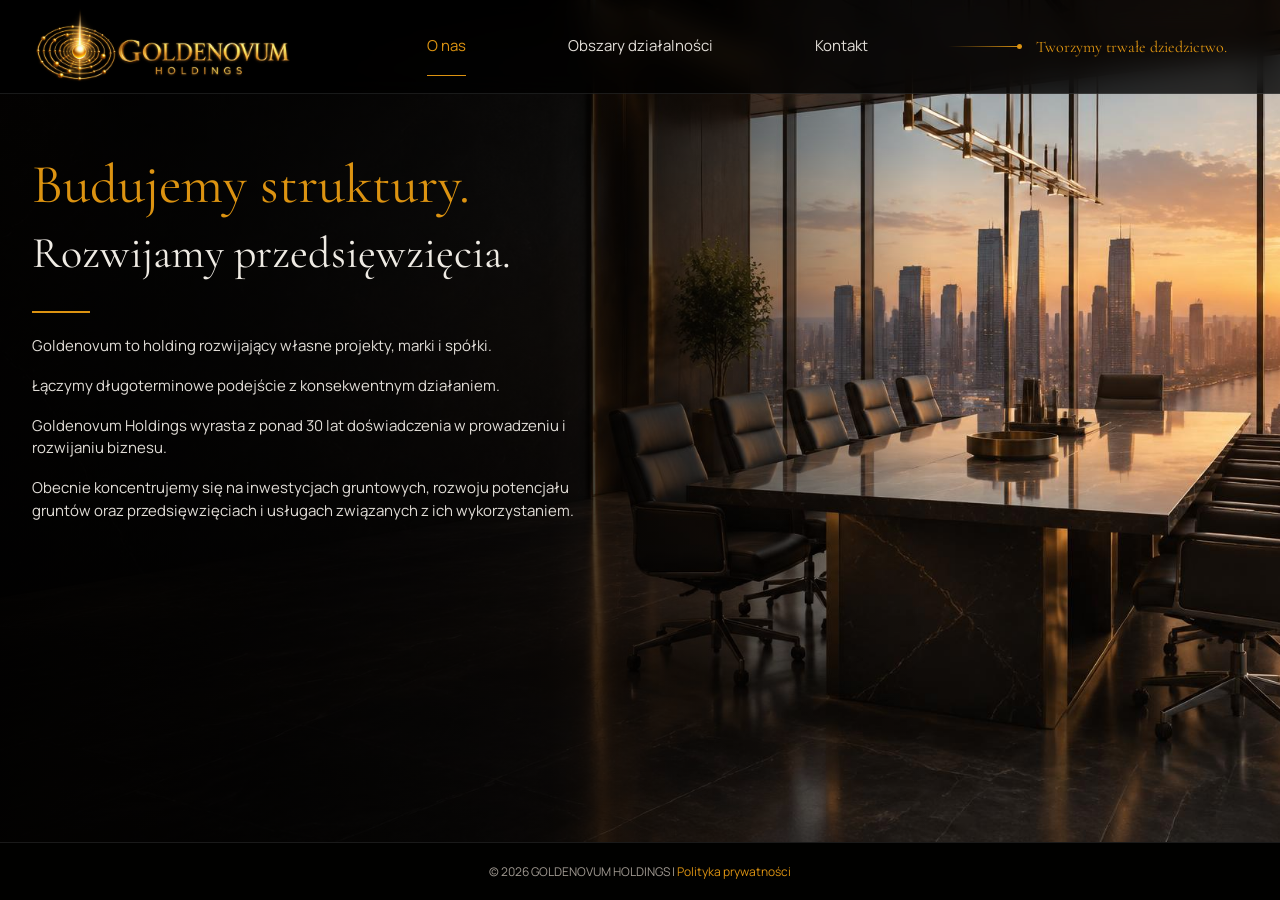
==== index.html @ a9ee2e18 "Odtworzenie strony O nas Goldenovum Holdings Co-Authored-By: Claude Opus 5.5 <noreply@anthropic.com>" ====
<!DOCTYPE html>
<html lang="pl">
<head>
<meta charset="utf-8"/>
<meta name="viewport" content="width=device-width, initial-scale=1"/>
<title>O nas | Goldenovum Holdings</title>
<meta name="description" content="Poznaj Goldenovum Holdings — strukturę rozwijającą własne projekty, marki i spółki."/>
<link rel="preconnect" href="https://fonts.googleapis.com"/>
<link rel="preconnect" href="https://fonts.gstatic.com" crossorigin="anonymous"/>
<link rel="stylesheet" href="https://fonts.googleapis.com/css2?family=Cormorant+Garamond:wght@400;500;600&family=Manrope:wght@300;400;500;600&display=swap"/>
<link rel="stylesheet" href="assets/styles-C1P_q36H.css"/>
<link rel="icon" href="favicon.png" type="image/png"/>
</head>
<body>
<div class="site-shell">
  <header class="site-header">
    <div class="site-header__inner">
      <a aria-label="Goldenovum Holdings — strona główna" href="index.html"><img class="site-logo" src="assets/goldenovum-logo-CQEzT6NS.png" alt="Goldenovum Holdings" width="600" height="185"/></a>
      <nav class="desktop-nav" aria-label="Główna nawigacja">
        <a class="nav-link nav-link--active active" href="index.html" aria-current="page">O nas</a>
        <a class="nav-link" href="#">Obszary działalności</a>
        <a class="nav-link" href="#">Kontakt</a>
      </nav>
      <p class="heritage-line"><span aria-hidden="true"></span>Tworzymy trwałe dziedzictwo.</p>
      <button class="inline-flex items-center justify-center gap-2 whitespace-nowrap rounded-md text-sm font-medium cursor-pointer transition-colors h-9 w-9 menu-toggle" type="button" aria-label="Otwórz menu" aria-expanded="false">
        <svg xmlns="http://www.w3.org/2000/svg" width="24" height="24" viewBox="0 0 24 24" fill="none" stroke="currentColor" stroke-width="2" stroke-linecap="round" stroke-linejoin="round" aria-hidden="true"><path d="M4 5h16"></path><path d="M4 12h16"></path><path d="M4 19h16"></path></svg>
      </button>
    </div>
    <nav class="mobile-nav" aria-label="Menu mobilne" hidden>
      <a class="nav-link nav-link--active active" href="index.html" aria-current="page">O nas</a>
      <a class="nav-link" href="#">Obszary działalności</a>
      <a class="nav-link" href="#">Kontakt</a>
    </nav>
  </header>
  <main class="hero-page about-page">
    <img class="page-background" src="assets/about-boardroom-CDk9-BOA.jpg" alt="Luksusowa sala konferencyjna z widokiem na wieżowce" width="1920" height="1080"/>
    <div class="page-shade page-shade--about"></div>
    <article class="about-content">
      <h1><span class="gold">Budujemy struktury.</span><br/><span class="about-lead">Rozwijamy przedsięwzięcia.</span></h1>
      <div class="gold-rule"></div>
      <div class="about-copy">
        <p>Goldenovum to holding rozwijający własne projekty, marki i spółki.</p>
        <p>Łączymy długoterminowe podejście z konsekwentnym działaniem.</p>
        <p>Goldenovum Holdings wyrasta z ponad 30 lat doświadczenia w prowadzeniu i rozwijaniu biznesu.</p>
        <p>Obecnie koncentrujemy się na inwestycjach gruntowych, rozwoju potencjału gruntów oraz przedsięwzięciach i usługach związanych z ich wykorzystaniem.</p>
      </div>
    </article>
  </main>
  <footer class="site-footer"><p>© 2026 GOLDENOVUM HOLDINGS <span aria-hidden="true">|</span> <a href="#">Polityka prywatności</a></p></footer>
</div>
<script>
  // Przełącznik menu mobilnego (oryginał robi to przez React)
  const toggle = document.querySelector('.menu-toggle');
  const mobileNav = document.querySelector('.mobile-nav');
  toggle.addEventListener('click', () => {
    const open = toggle.getAttribute('aria-expanded') === 'true';
    toggle.setAttribute('aria-expanded', String(!open));
    toggle.setAttribute('aria-label', open ? 'Otwórz menu' : 'Zamknij menu');
    mobileNav.hidden = open;
  });
</script>
</body>
</html>
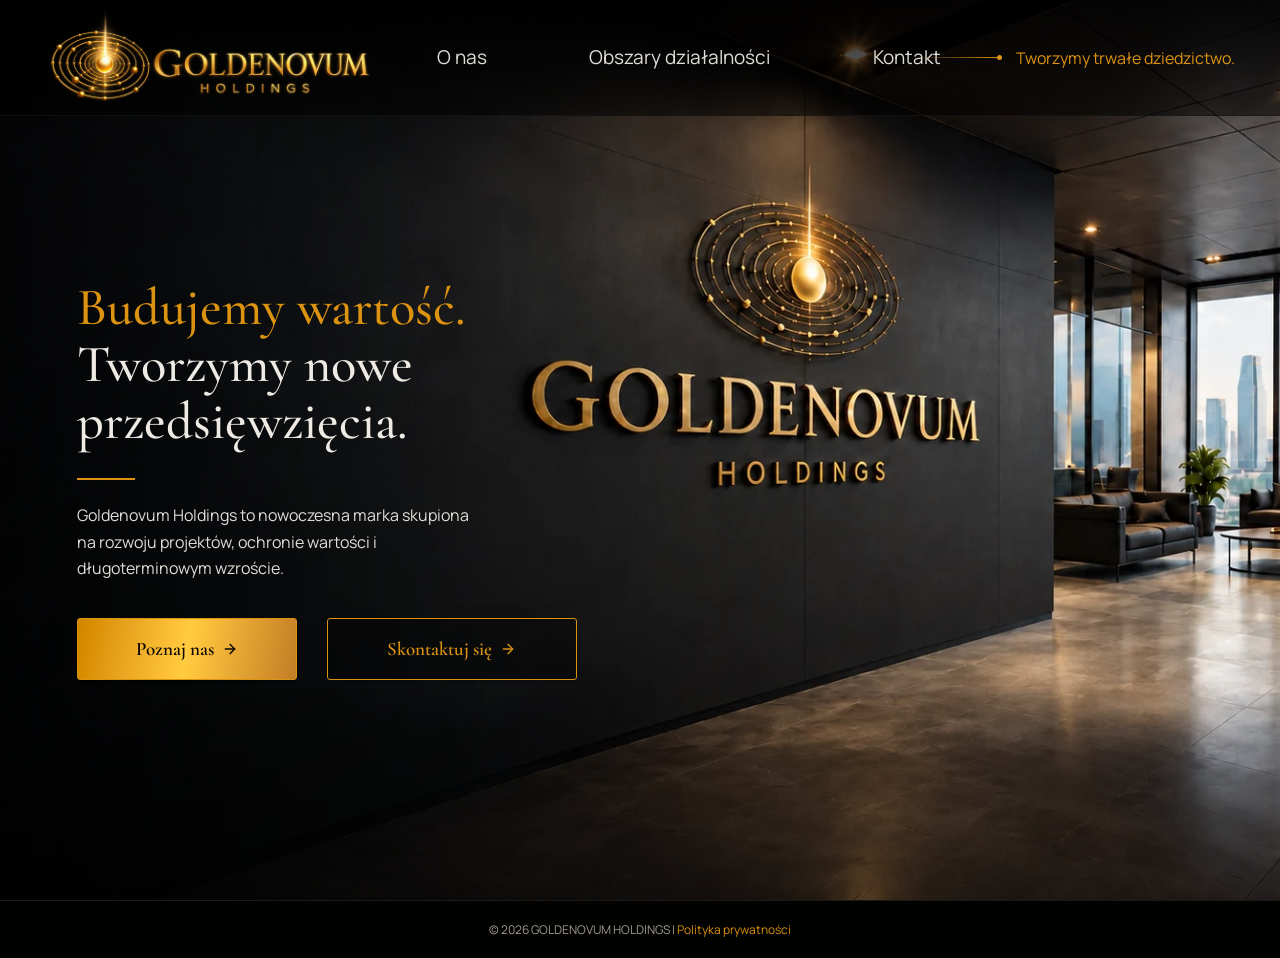
==== commit 5df40a22: "Cała strona Goldenovum + konfiguracja Vercel Dodane podstrony: główna, Obszary działalności, Kontakt" ====
--- a/index.html
+++ b/index.html
@@ -1,54 +1,4 @@
-<!DOCTYPE html>
-<html lang="pl">
-<head>
-<meta charset="utf-8"/>
-<meta name="viewport" content="width=device-width, initial-scale=1"/>
-<title>O nas | Goldenovum Holdings</title>
-<meta name="description" content="Poznaj Goldenovum Holdings — strukturę rozwijającą własne projekty, marki i spółki."/>
-<link rel="preconnect" href="https://fonts.googleapis.com"/>
-<link rel="preconnect" href="https://fonts.gstatic.com" crossorigin="anonymous"/>
-<link rel="stylesheet" href="https://fonts.googleapis.com/css2?family=Cormorant+Garamond:wght@400;500;600&family=Manrope:wght@300;400;500;600&display=swap"/>
-<link rel="stylesheet" href="assets/styles-C1P_q36H.css"/>
-<link rel="icon" href="favicon.png" type="image/png"/>
-</head>
-<body>
-<div class="site-shell">
-  <header class="site-header">
-    <div class="site-header__inner">
-      <a aria-label="Goldenovum Holdings — strona główna" href="index.html"><img class="site-logo" src="assets/goldenovum-logo-CQEzT6NS.png" alt="Goldenovum Holdings" width="600" height="185"/></a>
-      <nav class="desktop-nav" aria-label="Główna nawigacja">
-        <a class="nav-link nav-link--active active" href="index.html" aria-current="page">O nas</a>
-        <a class="nav-link" href="#">Obszary działalności</a>
-        <a class="nav-link" href="#">Kontakt</a>
-      </nav>
-      <p class="heritage-line"><span aria-hidden="true"></span>Tworzymy trwałe dziedzictwo.</p>
-      <button class="inline-flex items-center justify-center gap-2 whitespace-nowrap rounded-md text-sm font-medium cursor-pointer transition-colors h-9 w-9 menu-toggle" type="button" aria-label="Otwórz menu" aria-expanded="false">
-        <svg xmlns="http://www.w3.org/2000/svg" width="24" height="24" viewBox="0 0 24 24" fill="none" stroke="currentColor" stroke-width="2" stroke-linecap="round" stroke-linejoin="round" aria-hidden="true"><path d="M4 5h16"></path><path d="M4 12h16"></path><path d="M4 19h16"></path></svg>
-      </button>
-    </div>
-    <nav class="mobile-nav" aria-label="Menu mobilne" hidden>
-      <a class="nav-link nav-link--active active" href="index.html" aria-current="page">O nas</a>
-      <a class="nav-link" href="#">Obszary działalności</a>
-      <a class="nav-link" href="#">Kontakt</a>
-    </nav>
-  </header>
-  <main class="hero-page about-page">
-    <img class="page-background" src="assets/about-boardroom-CDk9-BOA.jpg" alt="Luksusowa sala konferencyjna z widokiem na wieżowce" width="1920" height="1080"/>
-    <div class="page-shade page-shade--about"></div>
-    <article class="about-content">
-      <h1><span class="gold">Budujemy struktury.</span><br/><span class="about-lead">Rozwijamy przedsięwzięcia.</span></h1>
-      <div class="gold-rule"></div>
-      <div class="about-copy">
-        <p>Goldenovum to holding rozwijający własne projekty, marki i spółki.</p>
-        <p>Łączymy długoterminowe podejście z konsekwentnym działaniem.</p>
-        <p>Goldenovum Holdings wyrasta z ponad 30 lat doświadczenia w prowadzeniu i rozwijaniu biznesu.</p>
-        <p>Obecnie koncentrujemy się na inwestycjach gruntowych, rozwoju potencjału gruntów oraz przedsięwzięciach i usługach związanych z ich wykorzystaniem.</p>
-      </div>
-    </article>
-  </main>
-  <footer class="site-footer"><p>© 2026 GOLDENOVUM HOLDINGS <span aria-hidden="true">|</span> <a href="#">Polityka prywatności</a></p></footer>
-</div>
-<script>
+<!DOCTYPE html><html lang="pl"><head><meta charSet="utf-8"/><meta name="viewport" content="width=device-width, initial-scale=1"/><link rel="preload" as="image" href="/assets/goldenovum-logo-CQEzT6NS.png"/><link rel="preload" as="image" href="/assets/home-lobby-Bn4DWvPc.webp" fetchPriority="high"/><link rel="stylesheet" href="/assets/styles-C1P_q36H.css" data-precedence="default"/><link rel="stylesheet" href="https://fonts.googleapis.com/css2?family=Cormorant+Garamond:wght@400;500;600&amp;family=Manrope:wght@300;400;500;600&amp;display=swap" data-precedence="default"/><title>Goldenovum Holdings | Budujemy wartość</title><meta name="author" content="Goldenovum Holdings"/><meta name="description" content="Goldenovum Holdings rozwija projekty, chroni wartość i buduje długoterminowy wzrost."/><meta property="og:title" content="Goldenovum Holdings | Budujemy wartość"/><meta property="og:description" content="Goldenovum Holdings rozwija projekty, chroni wartość i buduje długoterminowy wzrost."/><meta property="og:type" content="website"/><meta name="twitter:card" content="summary_large_image"/><link rel="preconnect" href="https://fonts.googleapis.com"/><link rel="preconnect" href="https://fonts.gstatic.com" crossorigin="anonymous"/><link rel="icon" href="/favicon.png" type="image/png"/><style>.mobile-nav[hidden]{display:none}</style></head><body><div class="site-shell"><header class="site-header site-header--home"><div class="site-header__inner"><a aria-label="Goldenovum Holdings — strona główna" class="active" href="/" aria-current="page"><img class="site-logo" src="/assets/goldenovum-logo-CQEzT6NS.png" alt="Goldenovum Holdings" width="600" height="185"/></a><nav class="desktop-nav" aria-label="Główna nawigacja"><a class="nav-link" href="/o-nas">O nas</a><a class="nav-link" href="/obszary-dzialalnosci">Obszary działalności</a><a class="nav-link" href="/kontakt">Kontakt</a></nav><p class="heritage-line"><span aria-hidden="true"></span>Tworzymy trwałe dziedzictwo.</p><button class="inline-flex items-center justify-center gap-2 whitespace-nowrap rounded-md text-sm font-medium cursor-pointer transition-colors focus-visible:outline-none focus-visible:ring-1 focus-visible:ring-ring disabled:pointer-events-none disabled:opacity-50 disabled:cursor-not-allowed [&amp;_svg]:pointer-events-none [&amp;_svg]:size-4 [&amp;_svg]:shrink-0 hover:bg-accent hover:text-accent-foreground h-9 w-9 menu-toggle" type="button" aria-label="Otwórz menu" aria-expanded="false"><svg xmlns="http://www.w3.org/2000/svg" width="24" height="24" viewBox="0 0 24 24" fill="none" stroke="currentColor" stroke-width="2" stroke-linecap="round" stroke-linejoin="round" class="lucide lucide-menu" aria-hidden="true"><path d="M4 5h16"></path><path d="M4 12h16"></path><path d="M4 19h16"></path></svg></button></div><nav class="mobile-nav" aria-label="Menu mobilne" hidden><a class="nav-link" href="/o-nas">O nas</a><a class="nav-link" href="/obszary-dzialalnosci">Obszary działalności</a><a class="nav-link" href="/kontakt">Kontakt</a></nav></header><main class="hero-page home-page"><div class="home-scene" aria-hidden="true"><img class="home-scene__bg" src="/assets/home-lobby-Bn4DWvPc.webp" alt="" width="1672" height="941" fetchPriority="high"/></div><div class="page-shade page-shade--home"></div><section class="hero-content"><h1><span class="gold">Budujemy wartość.</span><br/>Tworzymy nowe<br/>przedsięwzięcia.</h1><div class="gold-rule"></div><p class="hero-copy">Goldenovum Holdings to nowoczesna marka skupiona<br class="desktop-only"/> na rozwoju projektów, ochronie wartości i<br class="desktop-only"/> długoterminowym wzroście.</p><div class="hero-actions"><a class="inline-flex items-center justify-center gap-2 whitespace-nowrap rounded-md text-sm font-medium cursor-pointer transition-colors focus-visible:outline-none focus-visible:ring-1 focus-visible:ring-ring disabled:pointer-events-none disabled:opacity-50 disabled:cursor-not-allowed [&amp;_svg]:pointer-events-none [&amp;_svg]:size-4 [&amp;_svg]:shrink-0 bg-primary text-primary-foreground shadow hover:bg-primary/90 h-9 px-4 py-2 gold-button" href="/o-nas">Poznaj nas <svg xmlns="http://www.w3.org/2000/svg" width="24" height="24" viewBox="0 0 24 24" fill="none" stroke="currentColor" stroke-width="2" stroke-linecap="round" stroke-linejoin="round" class="lucide lucide-arrow-right" aria-hidden="true"><path d="M5 12h14"></path><path d="m12 5 7 7-7 7"></path></svg></a><a class="inline-flex items-center justify-center gap-2 whitespace-nowrap rounded-md text-sm font-medium cursor-pointer transition-colors focus-visible:outline-none focus-visible:ring-1 focus-visible:ring-ring disabled:pointer-events-none disabled:opacity-50 disabled:cursor-not-allowed [&amp;_svg]:pointer-events-none [&amp;_svg]:size-4 [&amp;_svg]:shrink-0 border border-input bg-background shadow-sm hover:bg-accent hover:text-accent-foreground h-9 px-4 py-2 outline-button" href="/kontakt">Skontaktuj się <svg xmlns="http://www.w3.org/2000/svg" width="24" height="24" viewBox="0 0 24 24" fill="none" stroke="currentColor" stroke-width="2" stroke-linecap="round" stroke-linejoin="round" class="lucide lucide-arrow-right" aria-hidden="true"><path d="M5 12h14"></path><path d="m12 5 7 7-7 7"></path></svg></a></div></section></main><footer class="site-footer"><p>© 2026 GOLDENOVUM HOLDINGS <span aria-hidden="true">|</span> <a href="/polityka-prywatnosci">Polityka prywatności</a></p></footer></div><script>
   // Przełącznik menu mobilnego (oryginał robi to przez React)
   const toggle = document.querySelector('.menu-toggle');
   const mobileNav = document.querySelector('.mobile-nav');
@@ -59,5 +9,4 @@
     mobileNav.hidden = open;
   });
 </script>
-</body>
-</html>
+</body></html>
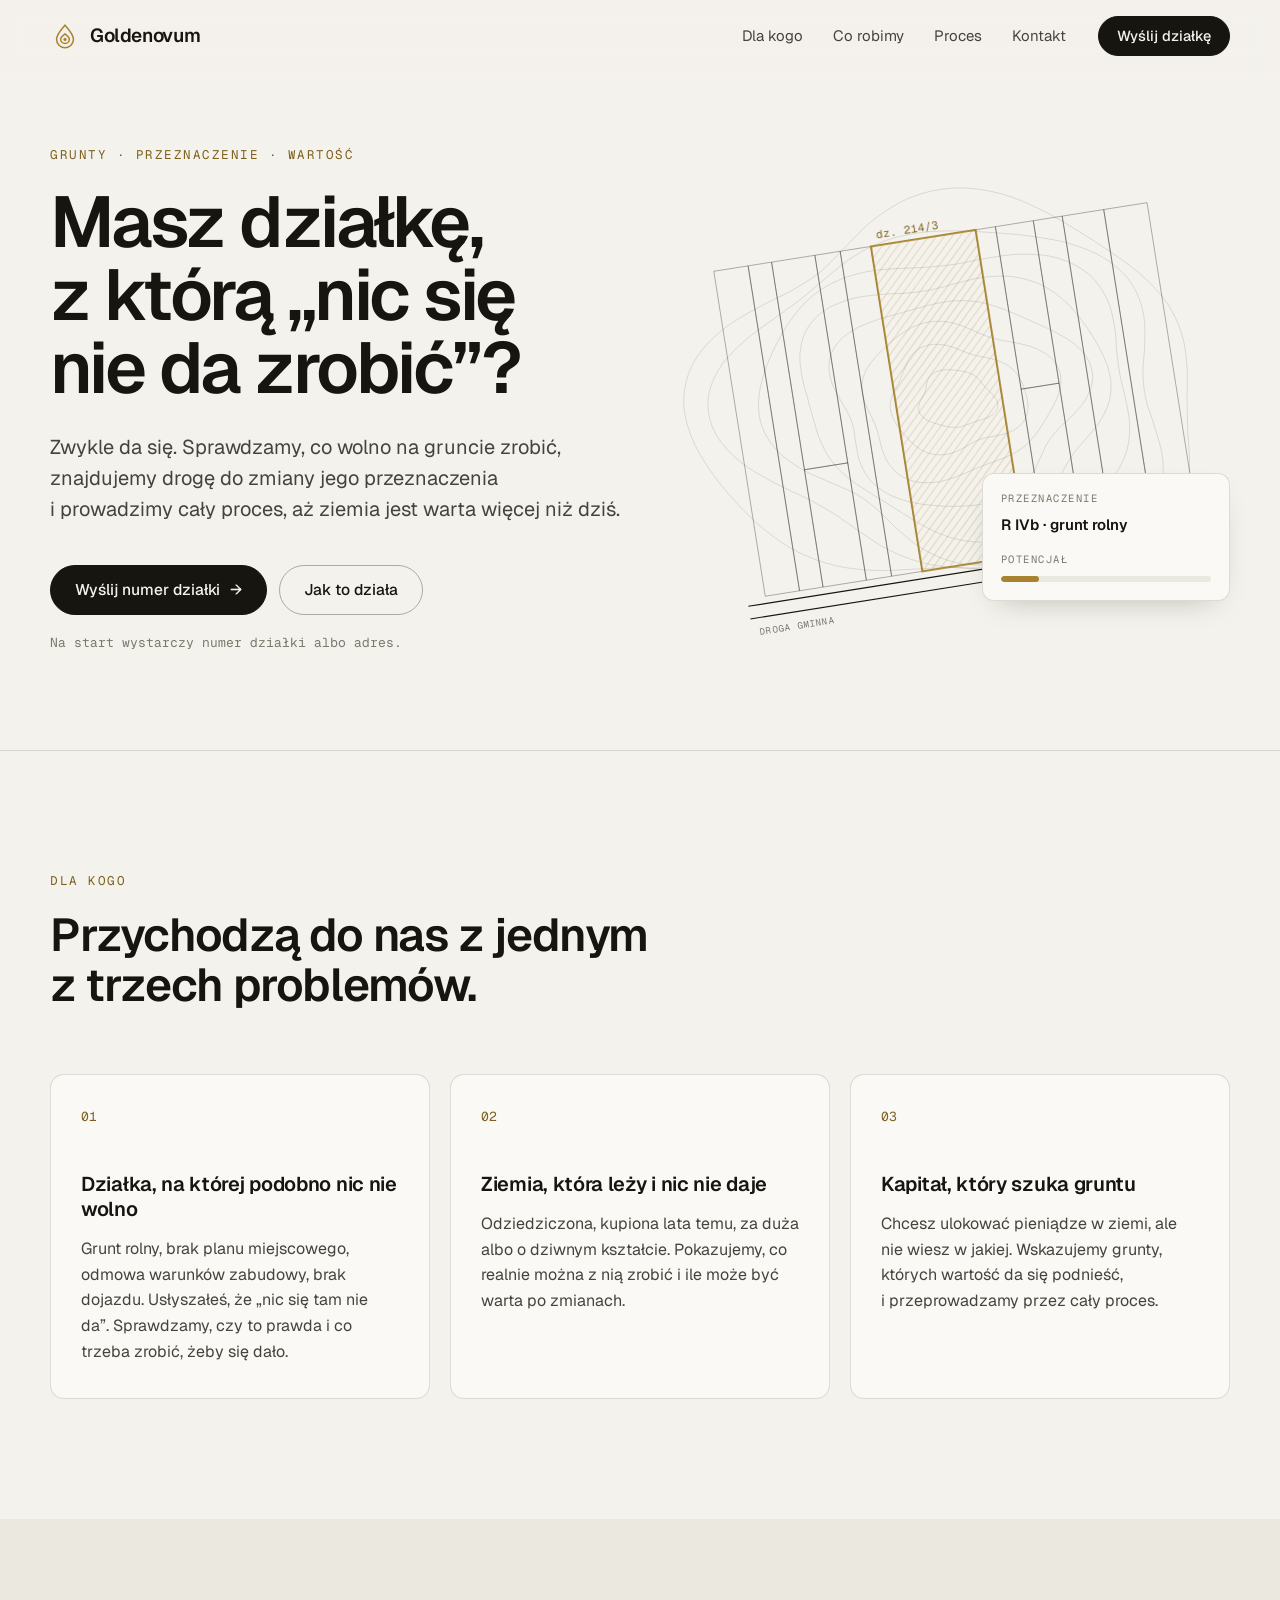
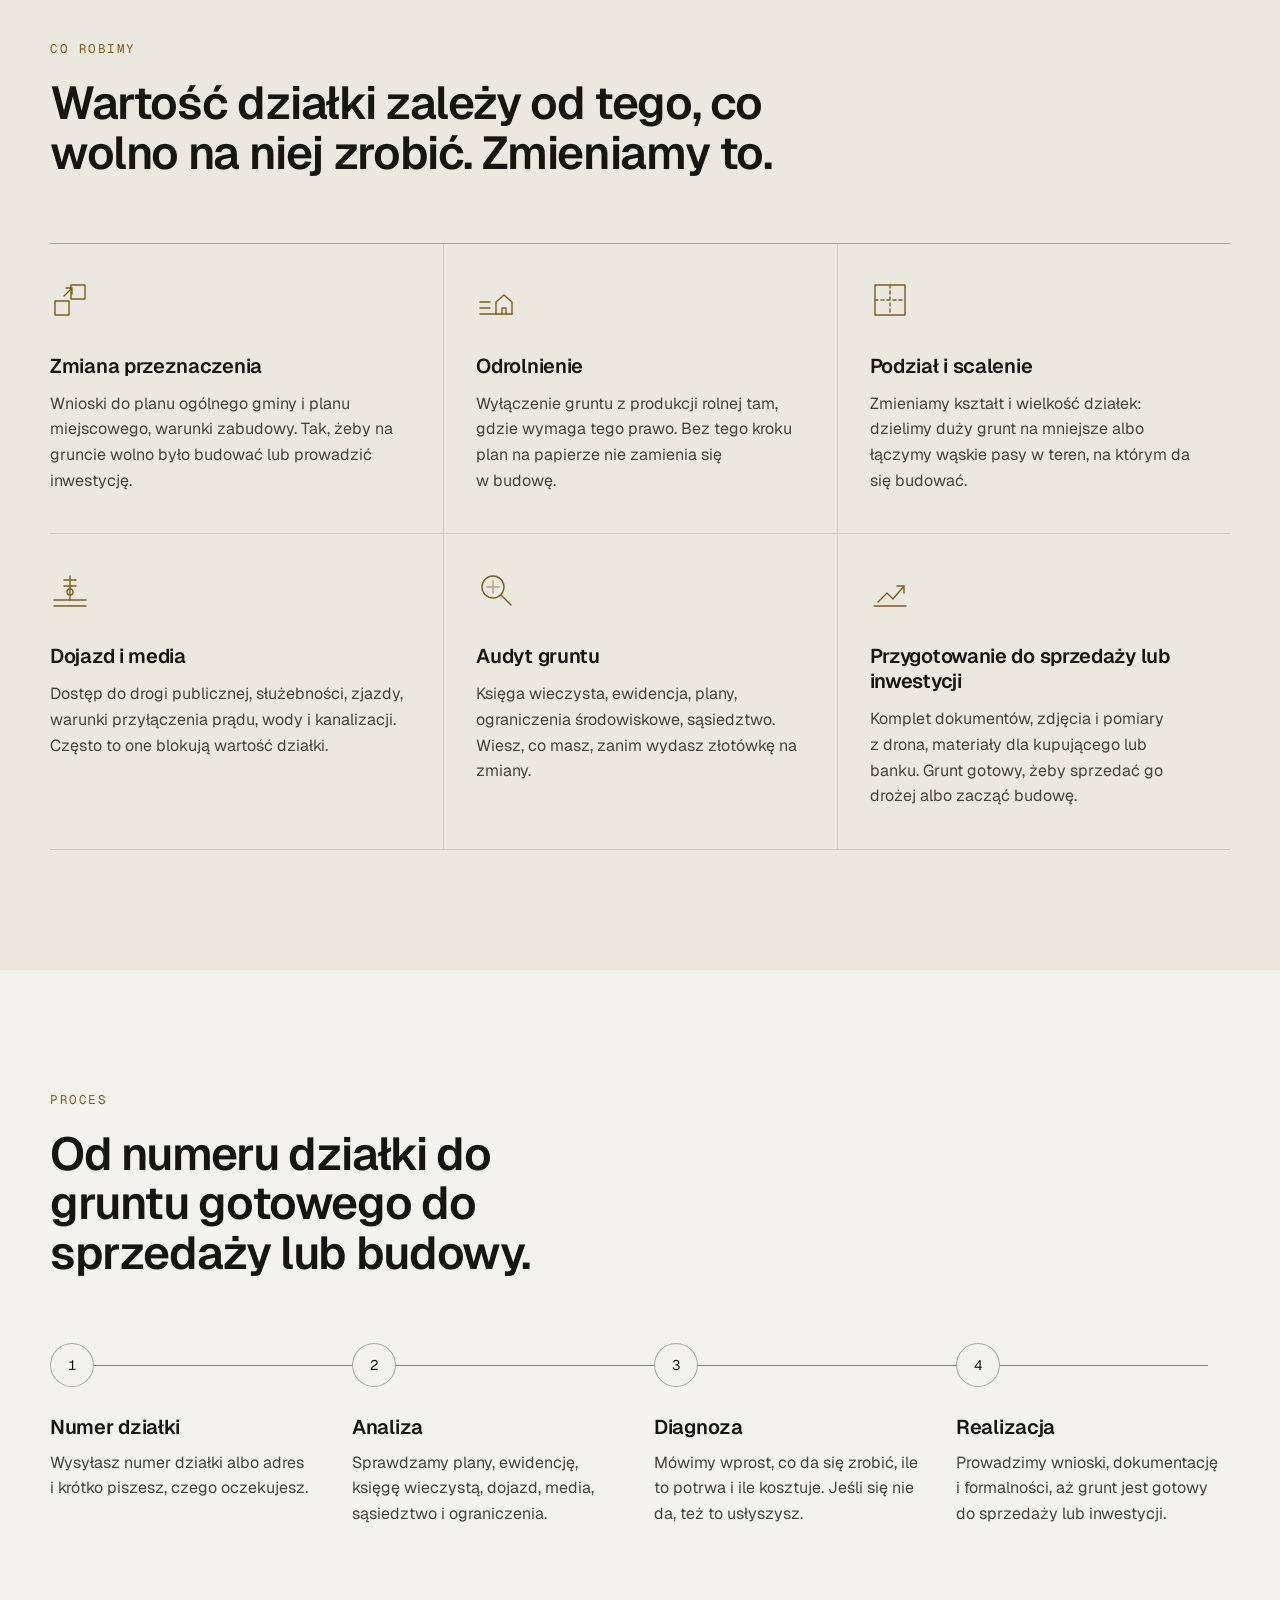
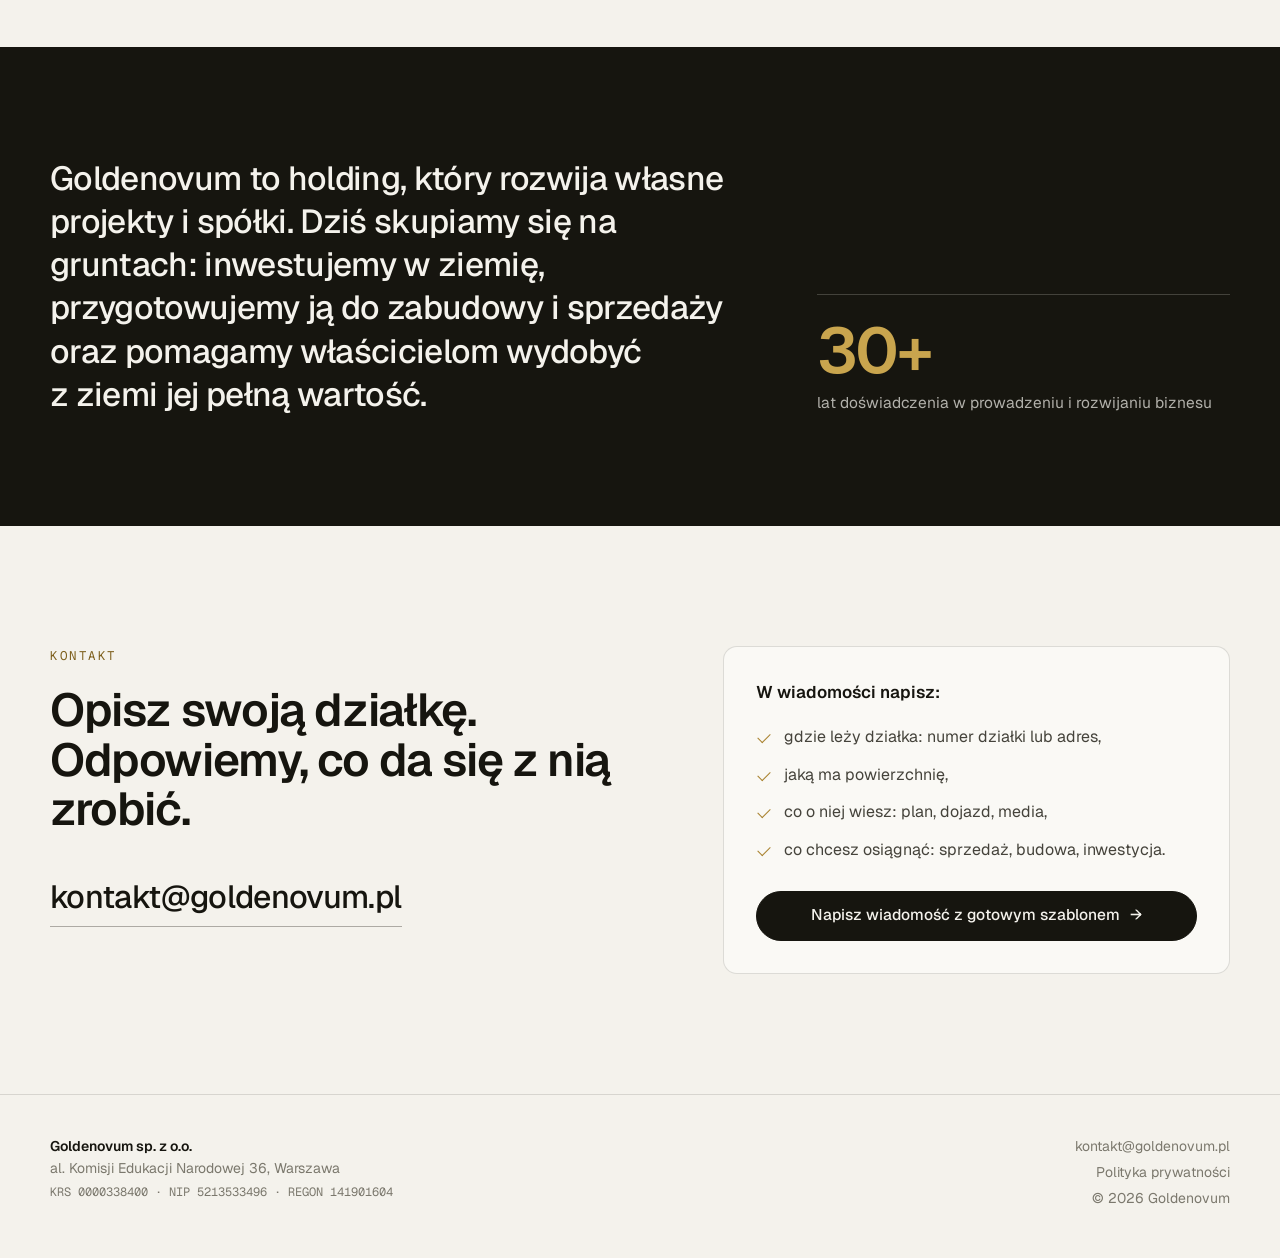
==== commit 89e46a2b: "Nowa strona: jasny przekaz o gruntach, bez zdjęć AI Jedna strona główna (Dla kogo, Co robimy, Proces" ====
--- a/index.html
+++ b/index.html
@@ -1,12 +1,268 @@
-<!DOCTYPE html><html lang="pl"><head><meta charSet="utf-8"/><meta name="viewport" content="width=device-width, initial-scale=1"/><link rel="preload" as="image" href="/assets/goldenovum-logo-CQEzT6NS.png"/><link rel="preload" as="image" href="/assets/home-lobby-Bn4DWvPc.webp" fetchPriority="high"/><link rel="stylesheet" href="/assets/styles-C1P_q36H.css" data-precedence="default"/><link rel="stylesheet" href="https://fonts.googleapis.com/css2?family=Cormorant+Garamond:wght@400;500;600&amp;family=Manrope:wght@300;400;500;600&amp;display=swap" data-precedence="default"/><title>Goldenovum Holdings | Budujemy wartość</title><meta name="author" content="Goldenovum Holdings"/><meta name="description" content="Goldenovum Holdings rozwija projekty, chroni wartość i buduje długoterminowy wzrost."/><meta property="og:title" content="Goldenovum Holdings | Budujemy wartość"/><meta property="og:description" content="Goldenovum Holdings rozwija projekty, chroni wartość i buduje długoterminowy wzrost."/><meta property="og:type" content="website"/><meta name="twitter:card" content="summary_large_image"/><link rel="preconnect" href="https://fonts.googleapis.com"/><link rel="preconnect" href="https://fonts.gstatic.com" crossorigin="anonymous"/><link rel="icon" href="/favicon.png" type="image/png"/><style>.mobile-nav[hidden]{display:none}</style></head><body><div class="site-shell"><header class="site-header site-header--home"><div class="site-header__inner"><a aria-label="Goldenovum Holdings — strona główna" class="active" href="/" aria-current="page"><img class="site-logo" src="/assets/goldenovum-logo-CQEzT6NS.png" alt="Goldenovum Holdings" width="600" height="185"/></a><nav class="desktop-nav" aria-label="Główna nawigacja"><a class="nav-link" href="/o-nas">O nas</a><a class="nav-link" href="/obszary-dzialalnosci">Obszary działalności</a><a class="nav-link" href="/kontakt">Kontakt</a></nav><p class="heritage-line"><span aria-hidden="true"></span>Tworzymy trwałe dziedzictwo.</p><button class="inline-flex items-center justify-center gap-2 whitespace-nowrap rounded-md text-sm font-medium cursor-pointer transition-colors focus-visible:outline-none focus-visible:ring-1 focus-visible:ring-ring disabled:pointer-events-none disabled:opacity-50 disabled:cursor-not-allowed [&amp;_svg]:pointer-events-none [&amp;_svg]:size-4 [&amp;_svg]:shrink-0 hover:bg-accent hover:text-accent-foreground h-9 w-9 menu-toggle" type="button" aria-label="Otwórz menu" aria-expanded="false"><svg xmlns="http://www.w3.org/2000/svg" width="24" height="24" viewBox="0 0 24 24" fill="none" stroke="currentColor" stroke-width="2" stroke-linecap="round" stroke-linejoin="round" class="lucide lucide-menu" aria-hidden="true"><path d="M4 5h16"></path><path d="M4 12h16"></path><path d="M4 19h16"></path></svg></button></div><nav class="mobile-nav" aria-label="Menu mobilne" hidden><a class="nav-link" href="/o-nas">O nas</a><a class="nav-link" href="/obszary-dzialalnosci">Obszary działalności</a><a class="nav-link" href="/kontakt">Kontakt</a></nav></header><main class="hero-page home-page"><div class="home-scene" aria-hidden="true"><img class="home-scene__bg" src="/assets/home-lobby-Bn4DWvPc.webp" alt="" width="1672" height="941" fetchPriority="high"/></div><div class="page-shade page-shade--home"></div><section class="hero-content"><h1><span class="gold">Budujemy wartość.</span><br/>Tworzymy nowe<br/>przedsięwzięcia.</h1><div class="gold-rule"></div><p class="hero-copy">Goldenovum Holdings to nowoczesna marka skupiona<br class="desktop-only"/> na rozwoju projektów, ochronie wartości i<br class="desktop-only"/> długoterminowym wzroście.</p><div class="hero-actions"><a class="inline-flex items-center justify-center gap-2 whitespace-nowrap rounded-md text-sm font-medium cursor-pointer transition-colors focus-visible:outline-none focus-visible:ring-1 focus-visible:ring-ring disabled:pointer-events-none disabled:opacity-50 disabled:cursor-not-allowed [&amp;_svg]:pointer-events-none [&amp;_svg]:size-4 [&amp;_svg]:shrink-0 bg-primary text-primary-foreground shadow hover:bg-primary/90 h-9 px-4 py-2 gold-button" href="/o-nas">Poznaj nas <svg xmlns="http://www.w3.org/2000/svg" width="24" height="24" viewBox="0 0 24 24" fill="none" stroke="currentColor" stroke-width="2" stroke-linecap="round" stroke-linejoin="round" class="lucide lucide-arrow-right" aria-hidden="true"><path d="M5 12h14"></path><path d="m12 5 7 7-7 7"></path></svg></a><a class="inline-flex items-center justify-center gap-2 whitespace-nowrap rounded-md text-sm font-medium cursor-pointer transition-colors focus-visible:outline-none focus-visible:ring-1 focus-visible:ring-ring disabled:pointer-events-none disabled:opacity-50 disabled:cursor-not-allowed [&amp;_svg]:pointer-events-none [&amp;_svg]:size-4 [&amp;_svg]:shrink-0 border border-input bg-background shadow-sm hover:bg-accent hover:text-accent-foreground h-9 px-4 py-2 outline-button" href="/kontakt">Skontaktuj się <svg xmlns="http://www.w3.org/2000/svg" width="24" height="24" viewBox="0 0 24 24" fill="none" stroke="currentColor" stroke-width="2" stroke-linecap="round" stroke-linejoin="round" class="lucide lucide-arrow-right" aria-hidden="true"><path d="M5 12h14"></path><path d="m12 5 7 7-7 7"></path></svg></a></div></section></main><footer class="site-footer"><p>© 2026 GOLDENOVUM HOLDINGS <span aria-hidden="true">|</span> <a href="/polityka-prywatnosci">Polityka prywatności</a></p></footer></div><script>
-  // Przełącznik menu mobilnego (oryginał robi to przez React)
-  const toggle = document.querySelector('.menu-toggle');
-  const mobileNav = document.querySelector('.mobile-nav');
-  toggle.addEventListener('click', () => {
-    const open = toggle.getAttribute('aria-expanded') === 'true';
-    toggle.setAttribute('aria-expanded', String(!open));
-    toggle.setAttribute('aria-label', open ? 'Otwórz menu' : 'Zamknij menu');
-    mobileNav.hidden = open;
-  });
-</script>
-</body></html>+<!DOCTYPE html>
+<html lang="pl">
+<head>
+<meta charset="utf-8"/>
+<meta name="viewport" content="width=device-width, initial-scale=1"/>
+<title>Goldenovum — podnosimy wartość gruntów</title>
+<meta name="description" content="Masz działkę, z którą „nic się nie da zrobić”? Analizujemy grunty, zmieniamy ich przeznaczenie i przygotowujemy je do sprzedaży lub inwestycji."/>
+<meta property="og:title" content="Goldenovum — podnosimy wartość gruntów"/>
+<meta property="og:description" content="Analizujemy grunty, zmieniamy ich przeznaczenie i przygotowujemy je do sprzedaży lub inwestycji."/>
+<meta property="og:type" content="website"/>
+<meta name="theme-color" content="#f4f2ec"/>
+<link rel="icon" href="/assets/favicon.svg" type="image/svg+xml"/>
+<link rel="preconnect" href="https://fonts.googleapis.com"/>
+<link rel="preconnect" href="https://fonts.gstatic.com" crossorigin/>
+<link rel="stylesheet" href="https://fonts.googleapis.com/css2?family=Geist:wght@300..700&family=Geist+Mono:wght@400;500&display=swap"/>
+<link rel="stylesheet" href="/assets/styles.css"/>
+<script>document.documentElement.classList.add("js")</script>
+</head>
+<body>
+
+<header class="header">
+  <div class="wrap header__inner">
+    <a class="brand" href="/" aria-label="Goldenovum — strona główna">
+      <svg class="brand__mark" viewBox="0 0 32 32" aria-hidden="true"><path d="M16 4.5c3.6 4.2 9 9.6 9 15a9 9 0 0 1-18 0c0-5.4 5.4-10.8 9-15z"/><path d="M16 13.8c2.2 1.6 4.6 3.6 4.6 5.7a4.6 4.6 0 0 1-9.2 0c0-2.1 2.4-4.1 4.6-5.7z"/><circle cx="16" cy="19.6" r="1.7"/></svg>
+      <span class="brand__name">Goldenovum</span>
+    </a>
+    <nav class="nav" aria-label="Nawigacja">
+      <a href="#dla-kogo">Dla kogo</a>
+      <a href="#co-robimy">Co robimy</a>
+      <a href="#proces">Proces</a>
+      <a href="#kontakt">Kontakt</a>
+    </nav>
+    <a class="btn btn--small" href="#kontakt">Wyślij działkę</a>
+  </div>
+</header>
+
+<main>
+
+  <!-- HERO -->
+  <section class="hero">
+    <div class="wrap hero__grid">
+      <div class="hero__text">
+        <p class="eyebrow">Grunty · Przeznaczenie · Wartość</p>
+        <h1>Masz działkę, z&nbsp;którą „nic się nie da zrobić”?</h1>
+        <p class="lead">Zwykle da się. Sprawdzamy, co wolno na gruncie zrobić, znajdujemy drogę do zmiany jego przeznaczenia i&nbsp;prowadzimy cały proces, aż ziemia jest warta więcej niż dziś.</p>
+        <div class="hero__actions">
+          <a class="btn" href="#kontakt">Wyślij numer działki <span aria-hidden="true">→</span></a>
+          <a class="btn btn--ghost" href="#proces">Jak to działa</a>
+        </div>
+        <p class="hero__note">Na start wystarczy numer działki albo adres.</p>
+      </div>
+
+      <figure class="plan" aria-label="Animacja: działka rolna dostaje drogę dojazdową, zostaje podzielona i zmienia przeznaczenie na budowlane">
+        <svg viewBox="0 0 600 500" aria-hidden="true">
+          <defs>
+            <pattern id="hatch" width="7" height="7" patternUnits="userSpaceOnUse" patternTransform="rotate(45)">
+              <line x1="0" y1="0" x2="0" y2="7"/>
+            </pattern>
+          </defs>
+          <g class="plan__contours" id="contours"></g>
+
+          <g class="plan__map" transform="rotate(-9 300 250)">
+            <!-- pas drogi gminnej -->
+            <line class="plan__road" x1="40" y1="438" x2="560" y2="438"/>
+            <line class="plan__road" x1="40" y1="452" x2="560" y2="452"/>
+            <text class="plan__tiny" x="48" y="471">DROGA GMINNA</text>
+
+            <!-- sąsiednie działki: długie, wąskie pasy rolne -->
+            <g class="plan__parcels">
+              <path d="M60 70H98V430H60Z"/>
+              <path d="M98 70H124V430H98Z"/>
+              <path d="M124 70H172V300H124Z"/>
+              <path d="M124 300H172V430H124Z"/>
+              <path d="M172 70H200V430H172Z"/>
+              <path d="M200 70H234V430H200Z"/>
+              <path d="M350 70H372V430H350Z"/>
+              <path d="M372 70H414V250H372Z"/>
+              <path d="M372 250H414V430H372Z"/>
+              <path d="M414 70H446V430H414Z"/>
+              <path d="M446 70H492V430H446Z"/>
+              <path d="M492 70H540V430H492Z"/>
+            </g>
+
+            <!-- działka docelowa -->
+            <g class="plan__target">
+              <rect class="plan__hatch-bg" x="234" y="70" width="116" height="360"/>
+              <rect class="plan__lot plan__lot--1" x="262" y="70"  width="88" height="90"/>
+              <rect class="plan__lot plan__lot--2" x="262" y="160" width="88" height="90"/>
+              <rect class="plan__lot plan__lot--3" x="262" y="250" width="88" height="90"/>
+              <rect class="plan__lot plan__lot--4" x="262" y="340" width="88" height="90"/>
+
+              <line class="plan__draw plan__access" pathLength="1" x1="262" y1="438" x2="262" y2="70"/>
+              <line class="plan__draw plan__split plan__split--1" pathLength="1" x1="262" y1="160" x2="350" y2="160"/>
+              <line class="plan__draw plan__split plan__split--2" pathLength="1" x1="262" y1="250" x2="350" y2="250"/>
+              <line class="plan__draw plan__split plan__split--3" pathLength="1" x1="262" y1="340" x2="350" y2="340"/>
+
+              <rect class="plan__outline" x="234" y="70" width="116" height="360"/>
+              <text class="plan__id" x="242" y="62">dz. 214/3</text>
+            </g>
+          </g>
+        </svg>
+
+        <figcaption class="plan__card">
+          <span class="plan__label">Przeznaczenie</span>
+          <span class="plan__status">
+            <span class="plan__before">R IVb · grunt rolny</span>
+            <span class="plan__after">MN · zabudowa mieszkaniowa</span>
+          </span>
+          <span class="plan__label">Potencjał</span>
+          <span class="plan__bar"><span></span></span>
+        </figcaption>
+      </figure>
+    </div>
+  </section>
+
+  <!-- DLA KOGO -->
+  <section class="section" id="dla-kogo">
+    <div class="wrap">
+      <div class="section__head" data-reveal>
+        <p class="eyebrow">Dla kogo</p>
+        <h2>Przychodzą do nas z&nbsp;jednym z&nbsp;trzech problemów.</h2>
+      </div>
+      <div class="cards">
+        <article class="card" data-reveal>
+          <span class="card__num">01</span>
+          <h3>Działka, na której podobno nic nie wolno</h3>
+          <p>Grunt rolny, brak planu miejscowego, odmowa warunków zabudowy, brak dojazdu. Usłyszałeś, że „nic się tam nie da”. Sprawdzamy, czy to prawda i&nbsp;co trzeba zrobić, żeby się dało.</p>
+        </article>
+        <article class="card" data-reveal>
+          <span class="card__num">02</span>
+          <h3>Ziemia, która leży i&nbsp;nic nie daje</h3>
+          <p>Odziedziczona, kupiona lata temu, za duża albo o&nbsp;dziwnym kształcie. Pokazujemy, co realnie można z&nbsp;nią zrobić i&nbsp;ile może być warta po zmianach.</p>
+        </article>
+        <article class="card" data-reveal>
+          <span class="card__num">03</span>
+          <h3>Kapitał, który szuka gruntu</h3>
+          <p>Chcesz ulokować pieniądze w&nbsp;ziemi, ale nie wiesz w&nbsp;jakiej. Wskazujemy grunty, których wartość da się podnieść, i&nbsp;przeprowadzamy przez cały proces.</p>
+        </article>
+      </div>
+    </div>
+  </section>
+
+  <!-- CO ROBIMY -->
+  <section class="section section--tint" id="co-robimy">
+    <div class="wrap">
+      <div class="section__head" data-reveal>
+        <p class="eyebrow">Co robimy</p>
+        <h2>Wartość działki zależy od tego, co wolno na niej zrobić. Zmieniamy to.</h2>
+      </div>
+      <div class="levers">
+        <article class="lever" data-reveal>
+          <svg class="lever__icon" viewBox="0 0 40 40" aria-hidden="true"><rect x="5" y="21" width="14" height="14"/><rect x="21" y="5" width="14" height="14"/><path d="M14 16l8-8M22 8h-6M22 8v6"/></svg>
+          <h3>Zmiana przeznaczenia</h3>
+          <p>Wnioski do planu ogólnego gminy i&nbsp;planu miejscowego, warunki zabudowy. Tak, żeby na gruncie wolno było budować lub prowadzić inwestycję.</p>
+        </article>
+        <article class="lever" data-reveal>
+          <svg class="lever__icon" viewBox="0 0 40 40" aria-hidden="true"><path d="M4 34h32M4 28h10M4 22h10"/><path d="M20 34V22l8-7 8 7v12"/><path d="M26 34v-6h4v6"/></svg>
+          <h3>Odrolnienie</h3>
+          <p>Wyłączenie gruntu z&nbsp;produkcji rolnej tam, gdzie wymaga tego prawo. Bez tego kroku plan na papierze nie zamienia się w&nbsp;budowę.</p>
+        </article>
+        <article class="lever" data-reveal>
+          <svg class="lever__icon" viewBox="0 0 40 40" aria-hidden="true"><rect x="5" y="5" width="30" height="30"/><path d="M20 5v30M5 20h30" stroke-dasharray="3 3"/></svg>
+          <h3>Podział i&nbsp;scalenie</h3>
+          <p>Zmieniamy kształt i&nbsp;wielkość działek: dzielimy duży grunt na mniejsze albo łączymy wąskie pasy w&nbsp;teren, na którym da się budować.</p>
+        </article>
+        <article class="lever" data-reveal>
+          <svg class="lever__icon" viewBox="0 0 40 40" aria-hidden="true"><path d="M4 30h32M4 36h32"/><path d="M20 30V6"/><path d="M14 10h12M14 16h12"/><circle cx="20" cy="22" r="3"/></svg>
+          <h3>Dojazd i&nbsp;media</h3>
+          <p>Dostęp do drogi publicznej, służebności, zjazdy, warunki przyłączenia prądu, wody i&nbsp;kanalizacji. Często to one blokują wartość działki.</p>
+        </article>
+        <article class="lever" data-reveal>
+          <svg class="lever__icon" viewBox="0 0 40 40" aria-hidden="true"><circle cx="17" cy="17" r="11"/><path d="M25 25l10 10"/><path d="M11 17h12M17 11v12" opacity=".5"/></svg>
+          <h3>Audyt gruntu</h3>
+          <p>Księga wieczysta, ewidencja, plany, ograniczenia środowiskowe, sąsiedztwo. Wiesz, co masz, zanim wydasz złotówkę na zmiany.</p>
+        </article>
+        <article class="lever" data-reveal>
+          <svg class="lever__icon" viewBox="0 0 40 40" aria-hidden="true"><path d="M8 32l9-9 6 6 11-13"/><path d="M27 16h7v7"/><path d="M4 36h32"/></svg>
+          <h3>Przygotowanie do sprzedaży lub inwestycji</h3>
+          <p>Komplet dokumentów, zdjęcia i&nbsp;pomiary z&nbsp;drona, materiały dla kupującego lub banku. Grunt gotowy, żeby sprzedać go drożej albo zacząć budowę.</p>
+        </article>
+      </div>
+    </div>
+  </section>
+
+  <!-- PROCES -->
+  <section class="section" id="proces">
+    <div class="wrap">
+      <div class="section__head" data-reveal>
+        <p class="eyebrow">Proces</p>
+        <h2>Od numeru działki do gruntu gotowego do sprzedaży lub budowy.</h2>
+      </div>
+      <ol class="steps" data-reveal>
+        <li class="step">
+          <span class="step__num">1</span>
+          <h3>Numer działki</h3>
+          <p>Wysyłasz numer działki albo adres i&nbsp;krótko piszesz, czego oczekujesz.</p>
+        </li>
+        <li class="step">
+          <span class="step__num">2</span>
+          <h3>Analiza</h3>
+          <p>Sprawdzamy plany, ewidencję, księgę wieczystą, dojazd, media, sąsiedztwo i&nbsp;ograniczenia.</p>
+        </li>
+        <li class="step">
+          <span class="step__num">3</span>
+          <h3>Diagnoza</h3>
+          <p>Mówimy wprost, co da się zrobić, ile to potrwa i&nbsp;ile kosztuje. Jeśli się nie da, też to usłyszysz.</p>
+        </li>
+        <li class="step">
+          <span class="step__num">4</span>
+          <h3>Realizacja</h3>
+          <p>Prowadzimy wnioski, dokumentację i&nbsp;formalności, aż grunt jest gotowy do sprzedaży lub inwestycji.</p>
+        </li>
+      </ol>
+    </div>
+  </section>
+
+  <!-- O FIRMIE -->
+  <section class="statement" id="o-firmie">
+    <div class="wrap statement__grid" data-reveal>
+      <p class="statement__text">Goldenovum to holding, który rozwija własne projekty i&nbsp;spółki. Dziś skupiamy się na gruntach: inwestujemy w&nbsp;ziemię, przygotowujemy ją do zabudowy i&nbsp;sprzedaży oraz pomagamy właścicielom wydobyć z&nbsp;ziemi jej pełną wartość.</p>
+      <div class="statement__stat">
+        <span class="statement__num">30+</span>
+        <span class="statement__cap">lat doświadczenia w&nbsp;prowadzeniu i&nbsp;rozwijaniu biznesu</span>
+      </div>
+    </div>
+  </section>
+
+  <!-- KONTAKT -->
+  <section class="section contact" id="kontakt">
+    <div class="wrap contact__grid">
+      <div data-reveal>
+        <p class="eyebrow">Kontakt</p>
+        <h2>Opisz swoją działkę.<br/>Odpowiemy, co da się z&nbsp;nią zrobić.</h2>
+        <a class="contact__email" href="mailto:kontakt@goldenovum.pl">kontakt@goldenovum.pl</a>
+      </div>
+      <div class="contact__box" data-reveal>
+        <p class="contact__box-title">W wiadomości napisz:</p>
+        <ul class="checklist">
+          <li>gdzie leży działka: numer działki lub adres,</li>
+          <li>jaką ma powierzchnię,</li>
+          <li>co o niej wiesz: plan, dojazd, media,</li>
+          <li>co chcesz osiągnąć: sprzedaż, budowa, inwestycja.</li>
+        </ul>
+        <a class="btn btn--block" href="mailto:kontakt@goldenovum.pl?subject=Dzia%C5%82ka%20do%20analizy&amp;body=Lokalizacja%20%28numer%20dzia%C5%82ki%20lub%20adres%29%3A%0A%0APowierzchnia%3A%0A%0ACo%20o%20niej%20wiem%20%28plan%2C%20droga%2C%20media%29%3A%0A%0ACo%20chc%C4%99%20osi%C4%85gn%C4%85%C4%87%20%28sprzeda%C5%BC%20/%20budowa%20/%20inwestycja%29%3A%0A">Napisz wiadomość z&nbsp;gotowym szablonem <span aria-hidden="true">→</span></a>
+      </div>
+    </div>
+  </section>
+
+</main>
+
+<footer class="footer">
+  <div class="wrap footer__inner">
+    <div>
+      <p class="footer__name">Goldenovum sp. z o.o.</p>
+      <p>al. Komisji Edukacji Narodowej 36, Warszawa</p>
+      <p class="footer__ids">KRS 0000338400 · NIP 5213533496 · REGON 141901604</p>
+    </div>
+    <div class="footer__right">
+      <a href="mailto:kontakt@goldenovum.pl">kontakt@goldenovum.pl</a>
+      <a href="/polityka-prywatnosci">Polityka prywatności</a>
+      <p>© <span data-year>2026</span> Goldenovum</p>
+    </div>
+  </div>
+</footer>
+
+<script src="/assets/main.js" defer></script>
+</body>
+</html>
--- a/assets/styles.css
+++ b/assets/styles.css
@@ -0,0 +1,406 @@
+/* Goldenovum — style strony */
+
+:root {
+  --paper: #f4f2ec;
+  --paper-2: #ebe8df;
+  --card: #faf9f5;
+  --ink: #16150f;
+  --ink-2: #45433b;
+  --muted: #7b786d;
+  --line: rgba(22, 21, 15, .13);
+  --line-strong: rgba(22, 21, 15, .32);
+  --accent: #a8822e;
+  --accent-ink: #7d5f1c;
+  --accent-tint: rgba(168, 130, 46, .16);
+
+  --font: "Geist", ui-sans-serif, system-ui, -apple-system, "Segoe UI", sans-serif;
+  --mono: "Geist Mono", ui-monospace, "SFMono-Regular", Menlo, monospace;
+
+  --wrap: 1180px;
+  --gutter: 32px;
+  --radius: 14px;
+}
+
+*, *::before, *::after { box-sizing: border-box; }
+
+html { scroll-behavior: smooth; scroll-padding-top: 80px; -webkit-text-size-adjust: 100%; }
+
+body {
+  margin: 0;
+  background: var(--paper);
+  color: var(--ink);
+  font-family: var(--font);
+  font-size: 17px;
+  line-height: 1.6;
+  -webkit-font-smoothing: antialiased;
+  text-rendering: optimizeLegibility;
+}
+
+h1, h2, h3, p, ul, ol { margin: 0; }
+a { color: inherit; }
+
+.wrap { width: min(100% - 2 * var(--gutter), var(--wrap)); margin-inline: auto; }
+
+.eyebrow {
+  font-family: var(--mono);
+  font-size: 12.5px;
+  letter-spacing: .12em;
+  text-transform: uppercase;
+  color: var(--accent-ink);
+  margin-bottom: 20px;
+}
+
+h1 {
+  font-size: clamp(40px, 5.6vw, 72px);
+  line-height: 1.02;
+  letter-spacing: -.035em;
+  font-weight: 600;
+  text-wrap: balance;
+}
+
+h2 {
+  font-size: clamp(30px, 3.6vw, 46px);
+  line-height: 1.08;
+  letter-spacing: -.03em;
+  font-weight: 600;
+  text-wrap: balance;
+}
+
+h3 {
+  font-size: 20px;
+  line-height: 1.25;
+  letter-spacing: -.015em;
+  font-weight: 600;
+}
+
+/* Przyciski */
+
+.btn {
+  display: inline-flex;
+  align-items: center;
+  justify-content: center;
+  gap: 10px;
+  min-height: 50px;
+  padding: 0 24px;
+  border-radius: 999px;
+  border: 1px solid var(--ink);
+  background: var(--ink);
+  color: var(--paper);
+  font-size: 15.5px;
+  font-weight: 500;
+  text-decoration: none;
+  transition: background .2s, color .2s, border-color .2s, transform .2s;
+}
+.btn:hover { background: var(--accent-ink); border-color: var(--accent-ink); }
+.btn span { transition: transform .2s; }
+.btn:hover span { transform: translateX(3px); }
+.btn--ghost { background: transparent; color: var(--ink); border-color: var(--line-strong); }
+.btn--ghost:hover { background: transparent; border-color: var(--ink); }
+.btn--small { min-height: 40px; padding: 0 18px; font-size: 14.5px; }
+.btn--block { width: 100%; }
+
+a:focus-visible, .btn:focus-visible { outline: 2px solid var(--accent); outline-offset: 3px; }
+
+/* Nagłówek */
+
+.header {
+  position: sticky;
+  top: 0;
+  z-index: 20;
+  background: rgba(244, 242, 236, .86);
+  -webkit-backdrop-filter: blur(12px);
+  backdrop-filter: blur(12px);
+  border-bottom: 1px solid transparent;
+  transition: border-color .2s;
+}
+.header.is-scrolled { border-bottom-color: var(--line); }
+.header__inner { display: flex; align-items: center; gap: 32px; height: 72px; }
+
+.brand { display: inline-flex; align-items: center; gap: 10px; text-decoration: none; }
+.brand__mark { width: 30px; height: 30px; fill: none; stroke: var(--accent); stroke-width: 1.6; }
+.brand__mark circle { fill: var(--accent); stroke: none; }
+.brand__name { font-size: 19px; font-weight: 600; letter-spacing: -.02em; }
+
+.nav { display: flex; gap: 30px; margin-left: auto; }
+.nav a { font-size: 15px; color: var(--ink-2); text-decoration: none; transition: color .2s; }
+.nav a:hover { color: var(--ink); }
+
+/* Hero */
+
+.hero { padding: 72px 0 96px; border-bottom: 1px solid var(--line); overflow: hidden; }
+.hero__grid { display: grid; grid-template-columns: minmax(0, 1.05fr) minmax(0, 1fr); gap: 56px; align-items: center; }
+.lead { margin-top: 28px; font-size: 20px; line-height: 1.55; color: var(--ink-2); max-width: 34em; }
+.hero__actions { display: flex; flex-wrap: wrap; gap: 12px; margin-top: 40px; }
+.hero__note { margin-top: 18px; font-family: var(--mono); font-size: 13px; color: var(--muted); }
+
+/* Animowany plan działek */
+
+.plan { position: relative; margin: 0; }
+.plan svg { display: block; width: 100%; height: auto; overflow: visible; }
+
+.plan__contours path { fill: none; stroke: var(--line); stroke-width: 1; }
+.plan__contours { animation: drift 30s ease-in-out infinite alternate; transform-origin: 300px 250px; }
+
+.plan__parcels path { fill: none; stroke: var(--line-strong); stroke-width: 1; vector-effect: non-scaling-stroke; }
+.plan__road { stroke: var(--ink); stroke-width: 1.2; }
+.plan__tiny { font-family: var(--mono); font-size: 10px; letter-spacing: .14em; fill: var(--muted); }
+
+#hatch line { stroke: var(--accent); stroke-width: 1; opacity: .55; }
+.plan__hatch-bg { fill: url(#hatch); }
+.plan__outline { fill: none; stroke: var(--accent); stroke-width: 2; }
+.plan__id { font-family: var(--mono); font-size: 12px; fill: var(--accent-ink); }
+
+.plan__lot { fill: var(--accent-tint); stroke: none; opacity: 0; }
+.plan__draw { stroke: var(--ink); stroke-width: 1.4; stroke-dasharray: 1; stroke-dashoffset: 1; }
+.plan__access { stroke: var(--ink); stroke-width: 3; }
+
+.plan__card {
+  position: absolute;
+  right: 0;
+  bottom: 6%;
+  display: grid;
+  gap: 6px;
+  width: 248px;
+  padding: 16px 18px 18px;
+  background: var(--card);
+  border: 1px solid var(--line);
+  border-radius: 12px;
+  box-shadow: 0 12px 32px -18px rgba(22, 21, 15, .35);
+}
+.plan__label { font-family: var(--mono); font-size: 10.5px; letter-spacing: .14em; text-transform: uppercase; color: var(--muted); }
+.plan__label + .plan__bar { margin-top: 2px; }
+.plan__status { position: relative; display: block; height: 24px; margin-bottom: 8px; font-weight: 600; font-size: 15px; }
+.plan__before, .plan__after { position: absolute; inset: 0; white-space: nowrap; }
+.plan__after { color: var(--accent-ink); opacity: 0; }
+.plan__bar { display: block; height: 6px; border-radius: 6px; background: var(--paper-2); overflow: hidden; }
+.plan__bar span { display: block; height: 100%; width: 18%; border-radius: inherit; background: var(--accent); }
+
+/* Jedna pętla 12 s: dojazd → podział → nowe przeznaczenie → reset */
+.plan__hatch-bg { animation: hatch 12s infinite both; }
+.plan__access   { animation: draw-a 12s infinite both; }
+.plan__split    { animation: draw-b 12s infinite both; }
+.plan__split--2 { animation-delay: .25s; }
+.plan__split--3 { animation-delay: .5s; }
+.plan__lot      { animation: lot 12s infinite both; }
+.plan__lot--2   { animation-delay: .2s; }
+.plan__lot--3   { animation-delay: .4s; }
+.plan__lot--4   { animation-delay: .6s; }
+.plan__before   { animation: before 12s infinite both; }
+.plan__after    { animation: after 12s infinite both; }
+.plan__bar span { animation: bar 12s infinite both; }
+
+@keyframes draw-a {
+  0%, 8%   { stroke-dashoffset: 1; opacity: 1; }
+  22%, 86% { stroke-dashoffset: 0; opacity: 1; }
+  94%      { stroke-dashoffset: 0; opacity: 0; }
+  100%     { stroke-dashoffset: 1; opacity: 0; }
+}
+@keyframes draw-b {
+  0%, 24%  { stroke-dashoffset: 1; opacity: 1; }
+  34%, 86% { stroke-dashoffset: 0; opacity: 1; }
+  94%      { stroke-dashoffset: 0; opacity: 0; }
+  100%     { stroke-dashoffset: 1; opacity: 0; }
+}
+@keyframes hatch {
+  0%, 38%  { opacity: 1; }
+  46%, 90% { opacity: 0; }
+  100%     { opacity: 1; }
+}
+@keyframes lot {
+  0%, 42%  { opacity: 0; }
+  50%, 86% { opacity: 1; }
+  94%, 100%{ opacity: 0; }
+}
+@keyframes before {
+  0%, 40%  { opacity: 1; transform: none; }
+  44%, 92% { opacity: 0; transform: translateY(-6px); }
+  100%     { opacity: 1; transform: none; }
+}
+@keyframes after {
+  0%, 42%  { opacity: 0; transform: translateY(6px); }
+  46%, 90% { opacity: 1; transform: none; }
+  96%, 100%{ opacity: 0; transform: translateY(6px); }
+}
+@keyframes bar {
+  0%, 44%  { width: 18%; }
+  60%, 88% { width: 86%; }
+  100%     { width: 18%; }
+}
+@keyframes drift {
+  from { transform: rotate(-2deg) scale(1); }
+  to   { transform: rotate(3deg) scale(1.04); }
+}
+
+/* Sekcje */
+
+.section { padding: 120px 0; }
+.section--tint { background: var(--paper-2); }
+.section__head { max-width: 760px; margin-bottom: 64px; }
+
+.cards { display: grid; grid-template-columns: repeat(3, minmax(0, 1fr)); gap: 20px; }
+.card {
+  padding: 32px 30px 34px;
+  background: var(--card);
+  border: 1px solid var(--line);
+  border-radius: var(--radius);
+}
+.card__num { display: block; margin-bottom: 44px; font-family: var(--mono); font-size: 13px; color: var(--accent-ink); }
+.card h3 { margin-bottom: 14px; }
+.card p { color: var(--ink-2); font-size: 16px; }
+
+.levers { display: grid; grid-template-columns: repeat(3, minmax(0, 1fr)); border-top: 1px solid var(--line-strong); }
+.lever { padding: 36px 32px 40px 0; border-bottom: 1px solid var(--line); }
+.lever:not(:nth-child(3n + 1)) { padding-left: 32px; border-left: 1px solid var(--line); }
+.lever__icon { width: 40px; height: 40px; margin-bottom: 26px; fill: none; stroke: var(--accent-ink); stroke-width: 1.4; stroke-linecap: round; stroke-linejoin: round; }
+.lever h3 { margin-bottom: 12px; }
+.lever p { color: var(--ink-2); font-size: 16px; }
+
+.steps { list-style: none; padding: 0; display: grid; grid-template-columns: repeat(4, minmax(0, 1fr)); gap: 28px; position: relative; }
+.steps::before {
+  content: "";
+  position: absolute;
+  top: 22px;
+  left: 22px;
+  right: 22px;
+  height: 1px;
+  background: var(--line-strong);
+}
+.steps::after {
+  content: "";
+  position: absolute;
+  top: 22px;
+  left: 22px;
+  height: 1px;
+  width: 0;
+  background: var(--accent);
+  transition: width 1.6s cubic-bezier(.6, 0, .2, 1) .2s;
+}
+.steps.is-in::after { width: calc(100% - 44px); }
+.step { position: relative; }
+.step__num {
+  display: grid;
+  place-items: center;
+  width: 44px;
+  height: 44px;
+  margin-bottom: 28px;
+  border-radius: 50%;
+  border: 1px solid var(--line-strong);
+  background: var(--paper);
+  font-family: var(--mono);
+  font-size: 14px;
+  position: relative;
+  z-index: 1;
+}
+.step h3 { margin-bottom: 10px; }
+.step p { color: var(--ink-2); font-size: 16px; }
+
+.statement { background: var(--ink); color: var(--paper); padding: 110px 0; }
+.statement__grid { display: grid; grid-template-columns: minmax(0, 1.7fr) minmax(0, 1fr); gap: 64px; align-items: end; }
+.statement__text { font-size: clamp(24px, 2.6vw, 34px); line-height: 1.3; letter-spacing: -.02em; font-weight: 500; text-wrap: pretty; }
+.statement__stat { display: grid; gap: 8px; padding-top: 24px; border-top: 1px solid rgba(244, 242, 236, .2); }
+.statement__num { font-size: 64px; line-height: 1; font-weight: 600; letter-spacing: -.04em; color: #c9a54e; }
+.statement__cap { color: rgba(244, 242, 236, .7); font-size: 15.5px; }
+
+.contact__grid { display: grid; grid-template-columns: minmax(0, 1.2fr) minmax(0, 1fr); gap: 64px; align-items: start; }
+.contact__email {
+  display: inline-block;
+  margin-top: 36px;
+  font-size: clamp(22px, 2.6vw, 32px);
+  font-weight: 500;
+  letter-spacing: -.02em;
+  text-decoration: none;
+  border-bottom: 1px solid var(--line-strong);
+  padding-bottom: 4px;
+  transition: border-color .2s, color .2s;
+  overflow-wrap: anywhere;
+}
+.contact__email:hover { color: var(--accent-ink); border-color: var(--accent); }
+.contact__box { padding: 32px; background: var(--card); border: 1px solid var(--line); border-radius: var(--radius); }
+.contact__box-title { font-weight: 600; margin-bottom: 18px; }
+.checklist { list-style: none; padding: 0; display: grid; gap: 12px; margin-bottom: 28px; }
+.checklist li { position: relative; padding-left: 28px; color: var(--ink-2); font-size: 16px; }
+.checklist li::before {
+  content: "";
+  position: absolute;
+  left: 2px;
+  top: .55em;
+  width: 12px;
+  height: 7px;
+  border-left: 1.5px solid var(--accent);
+  border-bottom: 1.5px solid var(--accent);
+  transform: rotate(-45deg);
+}
+
+/* Stopka */
+
+.footer { border-top: 1px solid var(--line); padding: 40px 0 48px; font-size: 14px; color: var(--muted); }
+.footer__inner { display: flex; justify-content: space-between; gap: 32px; flex-wrap: wrap; }
+.footer__name { color: var(--ink); font-weight: 600; }
+.footer__ids { font-family: var(--mono); font-size: 12px; margin-top: 4px; }
+.footer__right { display: grid; gap: 4px; justify-items: end; text-align: right; }
+.footer a { text-decoration: none; }
+.footer a:hover { color: var(--ink); }
+
+/* Polityka prywatności */
+
+.legal { padding: 80px 0 120px; }
+.legal article { max-width: 760px; }
+.legal h1 { font-size: clamp(34px, 4.4vw, 52px); margin-bottom: 48px; }
+.legal section { padding: 28px 0; border-top: 1px solid var(--line); }
+.legal h2 { font-size: 21px; letter-spacing: -.015em; margin-bottom: 14px; }
+.legal p, .legal li { color: var(--ink-2); font-size: 16px; }
+.legal p + p, .legal ul, .legal ol, .legal ul + p, .legal ol + p { margin-top: 12px; }
+.legal ul, .legal ol { padding-left: 22px; display: grid; gap: 6px; }
+
+/* Pojawianie się przy przewijaniu */
+
+.js [data-reveal] { opacity: 0; transform: translateY(18px); transition: opacity .7s ease, transform .7s ease; }
+.js [data-reveal].is-in { opacity: 1; transform: none; }
+
+/* Responsywność */
+
+@media (max-width: 1020px) {
+  .nav { display: none; }
+  .header__inner { justify-content: space-between; }
+  .hero__grid { grid-template-columns: 1fr; gap: 40px; }
+  .plan { max-width: 620px; }
+  .cards { grid-template-columns: 1fr; }
+  .card__num { margin-bottom: 24px; }
+  .levers { grid-template-columns: repeat(2, minmax(0, 1fr)); }
+  .lever:not(:nth-child(3n + 1)) { padding-left: 0; border-left: 0; }
+  .lever:nth-child(2n) { padding-left: 28px; border-left: 1px solid var(--line); }
+  .steps { grid-template-columns: repeat(2, minmax(0, 1fr)); row-gap: 48px; }
+  .steps::before, .steps::after { display: none; }
+  .statement__grid, .contact__grid { grid-template-columns: 1fr; gap: 40px; }
+}
+
+@media (max-width: 640px) {
+  :root { --gutter: 16px; }
+  body { font-size: 16px; }
+  .header__inner { height: 64px; }
+  .hero { padding: 40px 0 64px; }
+  .lead { font-size: 18px; }
+  .hero__actions .btn { flex: 1 1 100%; }
+  .plan__card { position: relative; right: auto; bottom: auto; width: 100%; margin-top: 8px; }
+  .section { padding: 80px 0; }
+  .section__head { margin-bottom: 40px; }
+  .levers { grid-template-columns: 1fr; }
+  .lever, .lever:nth-child(2n) { padding: 28px 0 32px; border-left: 0; }
+  .steps { grid-template-columns: 1fr; row-gap: 36px; }
+  .statement { padding: 80px 0; }
+  .contact__box { padding: 24px; }
+  .footer__right { justify-items: start; text-align: left; }
+}
+
+/* Ograniczony ruch: pokazujemy stan końcowy bez animacji */
+
+@media (prefers-reduced-motion: reduce) {
+  html { scroll-behavior: auto; }
+  .plan__contours, .plan__hatch-bg, .plan__draw, .plan__lot, .plan__before, .plan__after, .plan__bar span { animation: none; }
+  .plan__hatch-bg, .plan__before { opacity: 0; }
+  .plan__draw { stroke-dashoffset: 0; }
+  .plan__lot, .plan__after { opacity: 1; }
+  .plan__bar span { width: 86%; }
+  .steps::after { transition: none; }
+  .js [data-reveal] { opacity: 1; transform: none; transition: none; }
+}
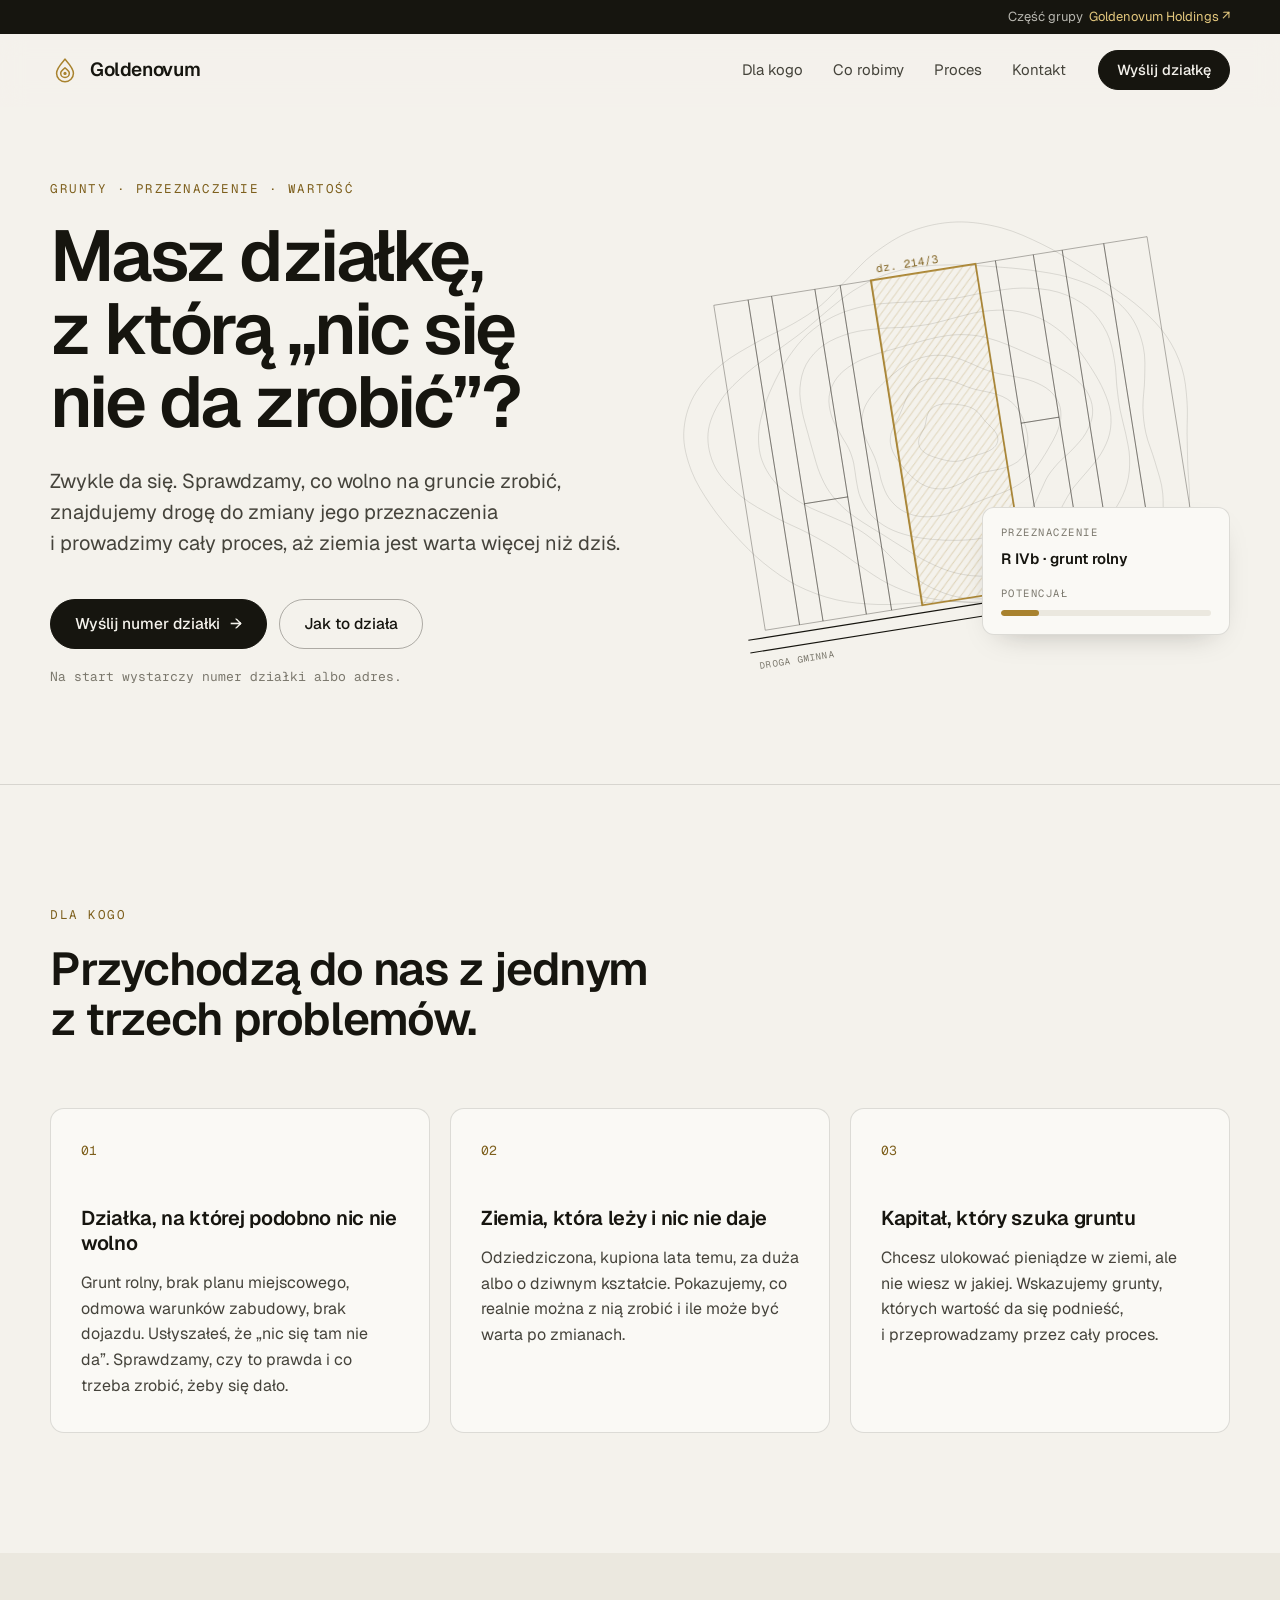
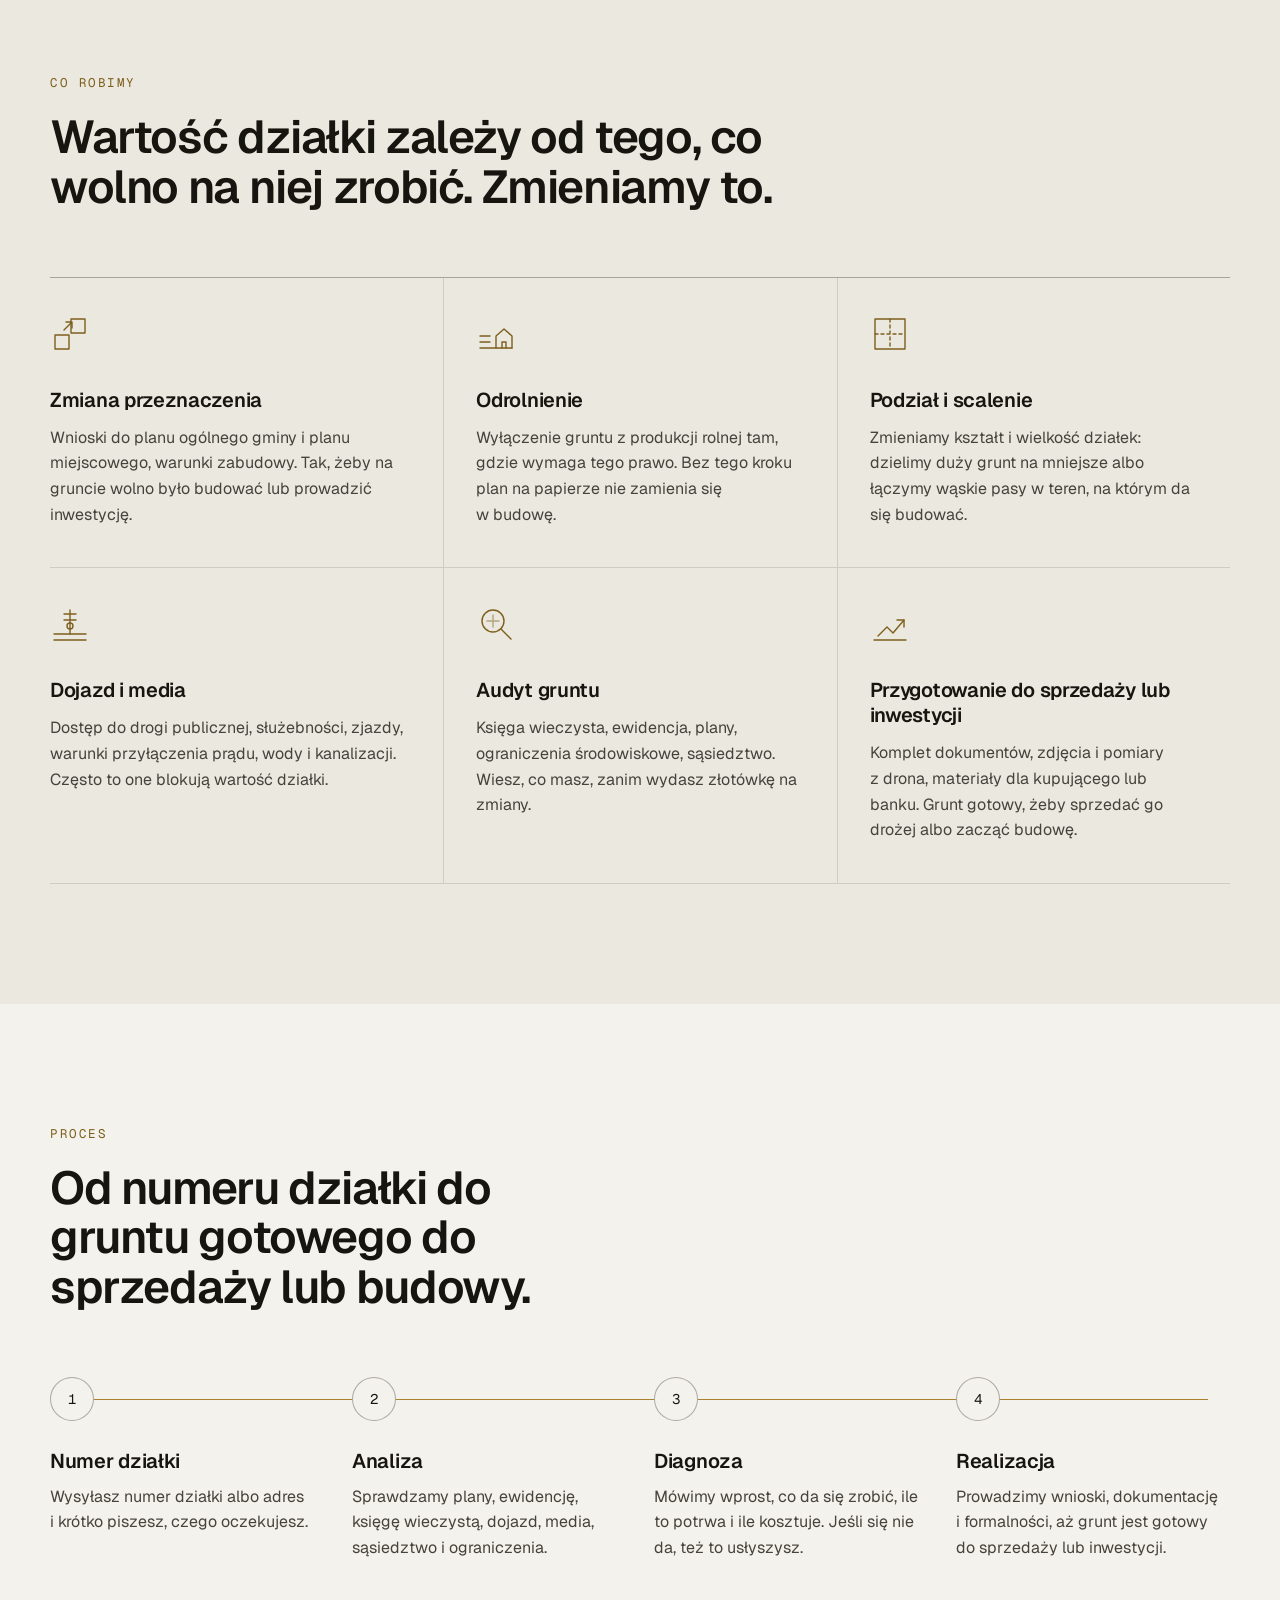
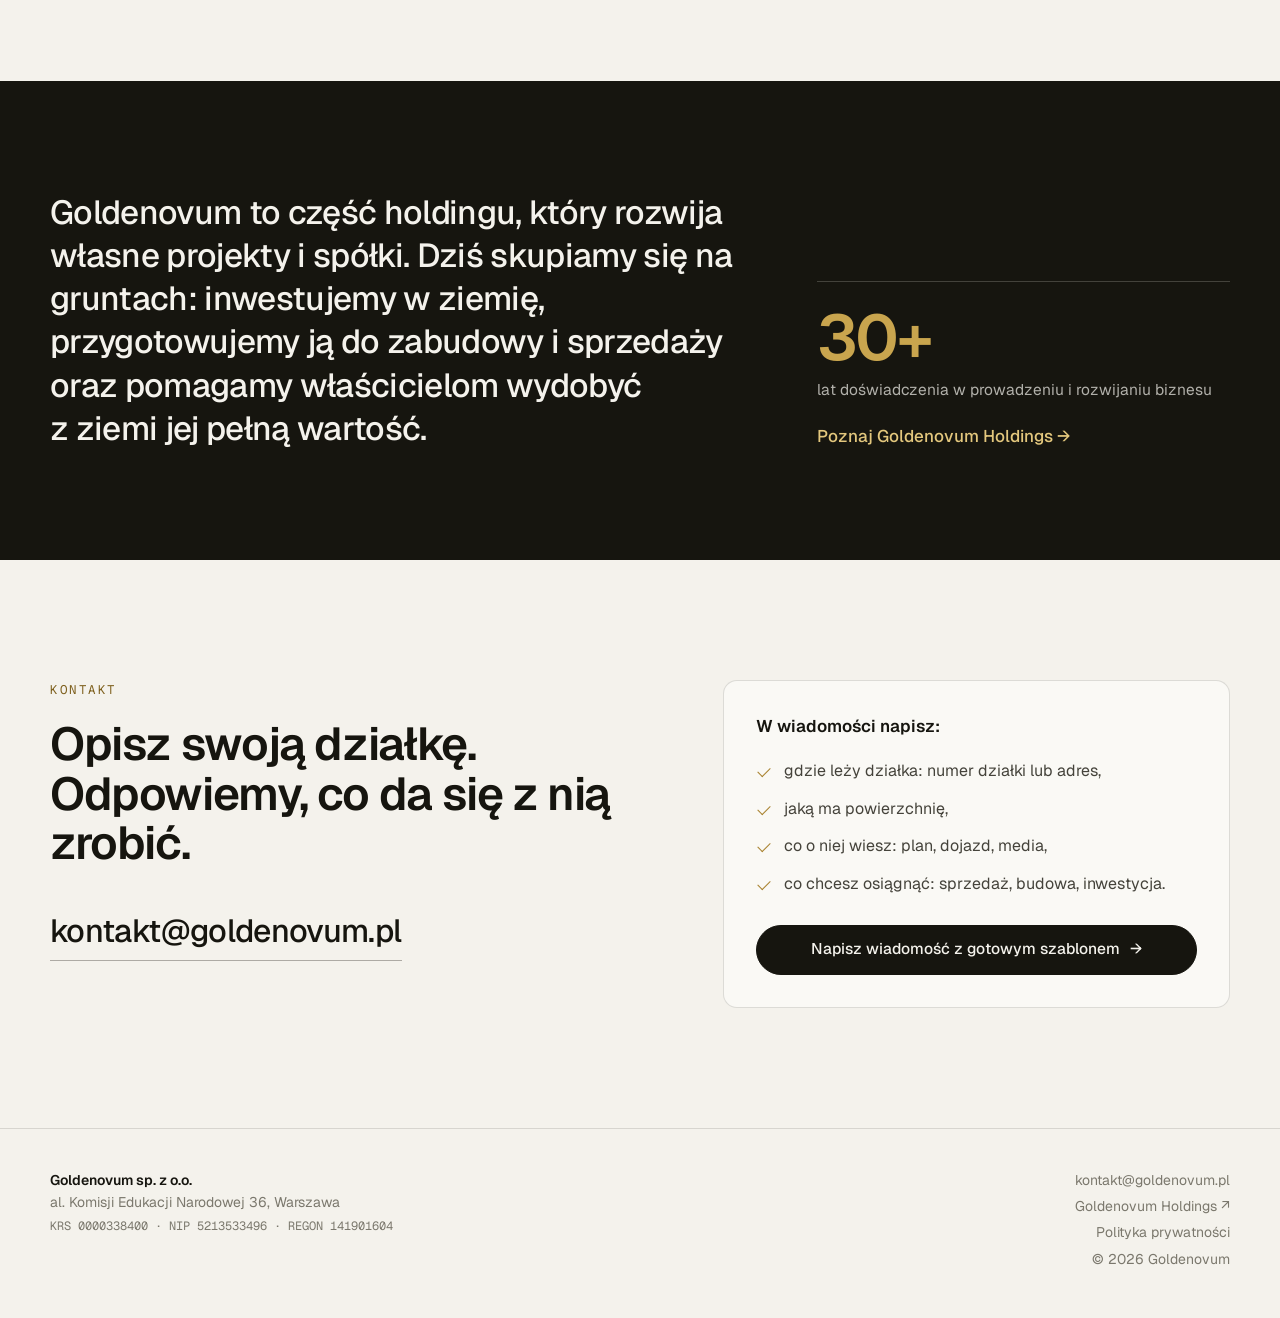
==== commit 6581caeb: "Odnośniki do strony Goldenovum Holdings Pasek grupy nad nagłówkiem, link w sekcji o firmie i w stopc" ====
--- a/index.html
+++ b/index.html
@@ -18,6 +18,8 @@
 </head>
 <body>
 
+<div class="topbar"><div class="wrap topbar__inner"><span>Część grupy</span> <a href="https://goldenovum.pl" data-holding-link>Goldenovum Holdings <span aria-hidden="true">↗</span></a></div></div>
+
 <header class="header">
   <div class="wrap header__inner">
     <a class="brand" href="/" aria-label="Goldenovum — strona główna">
@@ -217,10 +219,11 @@
   <!-- O FIRMIE -->
   <section class="statement" id="o-firmie">
     <div class="wrap statement__grid" data-reveal>
-      <p class="statement__text">Goldenovum to holding, który rozwija własne projekty i&nbsp;spółki. Dziś skupiamy się na gruntach: inwestujemy w&nbsp;ziemię, przygotowujemy ją do zabudowy i&nbsp;sprzedaży oraz pomagamy właścicielom wydobyć z&nbsp;ziemi jej pełną wartość.</p>
+      <p class="statement__text">Goldenovum to część holdingu, który rozwija własne projekty i&nbsp;spółki. Dziś skupiamy się na gruntach: inwestujemy w&nbsp;ziemię, przygotowujemy ją do zabudowy i&nbsp;sprzedaży oraz pomagamy właścicielom wydobyć z&nbsp;ziemi jej pełną wartość.</p>
       <div class="statement__stat">
         <span class="statement__num">30+</span>
         <span class="statement__cap">lat doświadczenia w&nbsp;prowadzeniu i&nbsp;rozwijaniu biznesu</span>
+        <a class="statement__link" href="https://goldenovum.pl" data-holding-link>Poznaj Goldenovum Holdings <span aria-hidden="true">→</span></a>
       </div>
     </div>
   </section>
@@ -257,6 +260,7 @@
     </div>
     <div class="footer__right">
       <a href="mailto:kontakt@goldenovum.pl">kontakt@goldenovum.pl</a>
+      <a href="https://goldenovum.pl" data-holding-link>Goldenovum Holdings ↗</a>
       <a href="/polityka-prywatnosci">Polityka prywatności</a>
       <p>© <span data-year>2026</span> Goldenovum</p>
     </div>
--- a/assets/styles.css
+++ b/assets/styles.css
@@ -404,3 +404,12 @@
   .steps::after { transition: none; }
   .js [data-reveal] { opacity: 1; transform: none; transition: none; }
 }
+
+/* Pasek grupy nad nagłówkiem */
+.topbar { background: var(--ink); color: rgba(244, 242, 236, .72); font-size: 13px; }
+.topbar__inner { display: flex; gap: 6px; align-items: center; justify-content: flex-end; height: 34px; }
+.topbar a { color: #e3c77d; text-decoration: none; }
+.topbar a:hover { color: var(--paper); }
+.statement__link { margin-top: 12px; color: #e3c77d; text-decoration: none; font-weight: 500; }
+.statement__link:hover { color: var(--paper); }
+@media (max-width: 640px) { .topbar__inner { justify-content: center; } }
